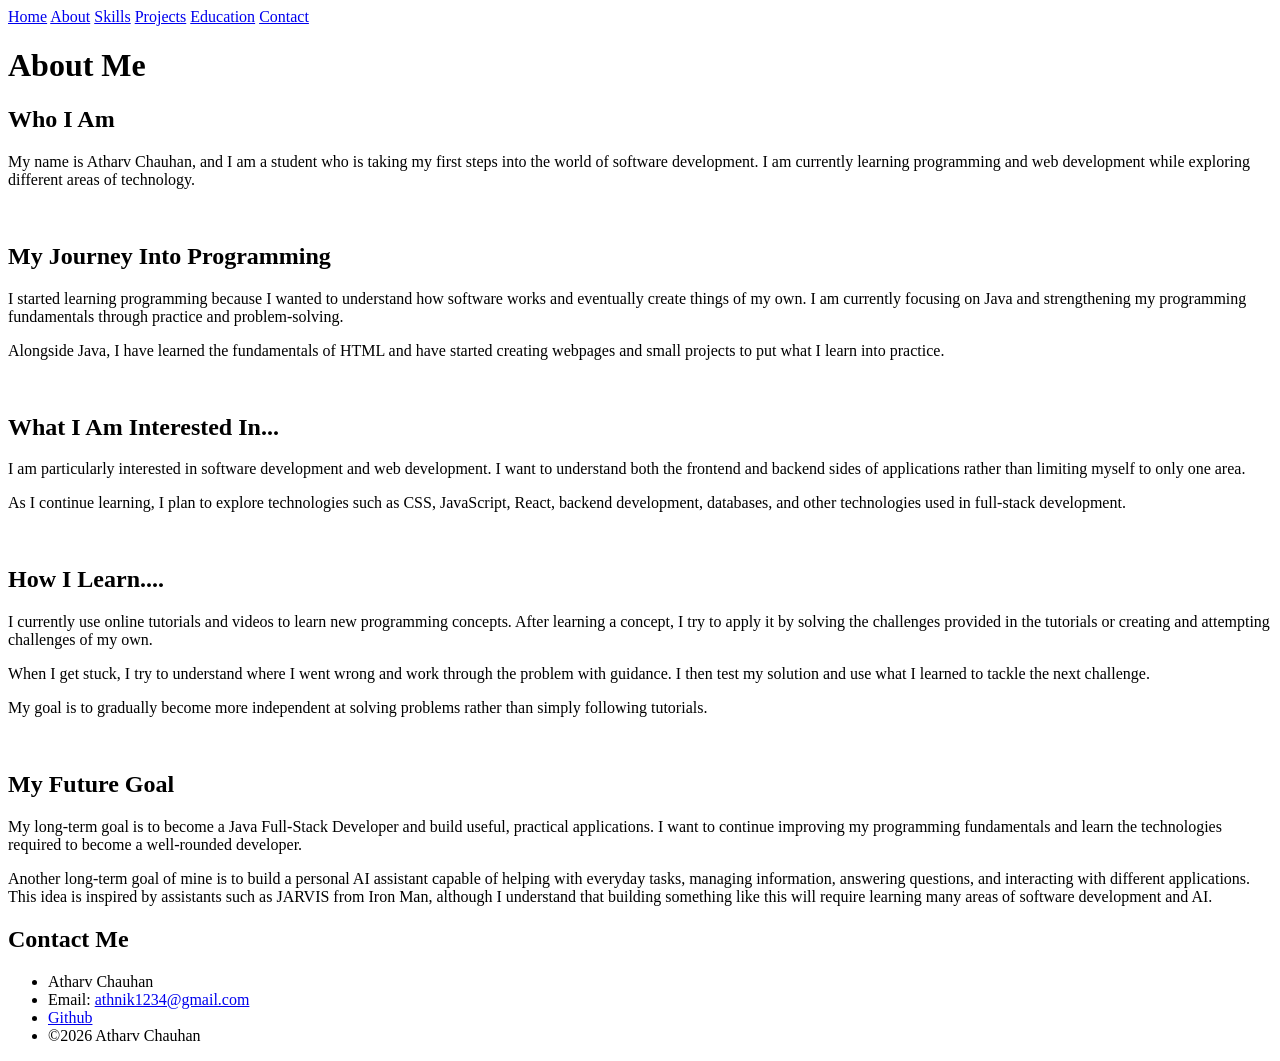
==== html files/About.html @ 1bcc76b6 "about page done" ====
<!DOCTYPE html>
<html lang="en">
<head>
    <meta charset="UTF-8">
    <meta name="viewport" content="width=device-width, initial-scale=1.0">
    <title>About Me</title>
</head>
<body>
    <header>
         <nav>
            <a href="../index.html">Home</a>
            <a href="About.html">About</a>
            <a href="Skills.html">Skills</a>
            <a href="Projects.html">Projects</a>
            <a href="Education.html">Education</a>
            <a href="Contact.html">Contact</a>
        </nav>
    </header>
    <main>
    <h1>About Me</h1>
    <h2>Who I Am</h2>
    <p>My name is Atharv Chauhan, and I am a student who is taking my first steps into the world of software development. I am currently learning programming and web development while exploring different areas of technology.</p><br>
    <h2>My Journey Into Programming</h2>
    <p>I started learning programming because I wanted to understand how software works and eventually create things of my own. I am currently focusing on Java and strengthening my programming fundamentals through practice and problem-solving.</p>
    <p>Alongside Java, I have learned the fundamentals of HTML and have started creating webpages and small projects to put what I learn into practice.</p><br>
    <h2>What I Am Interested In...</h2>
    <p>I am particularly interested in software development and web development. I want to understand both the frontend and backend sides of applications rather than limiting myself to only one area.</p>
    <p>As I continue learning, I plan to explore technologies such as CSS, JavaScript, React, backend development, databases, and other technologies used in full-stack development.</p><br>
    <h2>How I Learn....</h2>
    <p>I currently use online tutorials and videos to learn new programming concepts. After learning a concept, I try to apply it by solving the challenges provided in the tutorials or creating and attempting challenges of my own.</p>
    <p>When I get stuck, I try to understand where I went wrong and work through the problem with guidance. I then test my solution and use what I learned to tackle the next challenge.</p>
    <p>My goal is to gradually become more independent at solving problems rather than simply following tutorials.</p><br>
    <h2>My Future Goal</h2>
    <p>My long-term goal is to become a Java Full-Stack Developer and build useful, practical applications. I want to continue improving my programming fundamentals and learn the technologies required to become a well-rounded developer.</p>
    <p>Another long-term goal of mine is to build a personal AI assistant capable of helping with everyday tasks, managing information, answering questions, and interacting with different applications. This idea is inspired by assistants such as JARVIS from Iron Man, although I understand that building something like this will require learning many areas of software development and AI.</p>
</main>
     <footer>
        <h2>Contact Me</h2><ul id="Contact-me">
            <li>Atharv Chauhan</li>
            <li>Email: <a href="mailto:athnik1234@gmail.com">athnik1234@gmail.com</a></li>
            <li><a href="https://github.com/AtharvChauhan1903" target="_blank">Github</a></li>
            <li>&copy;2026 Atharv Chauhan</li>
        </ul>
       
    </footer>
</body>
</html>
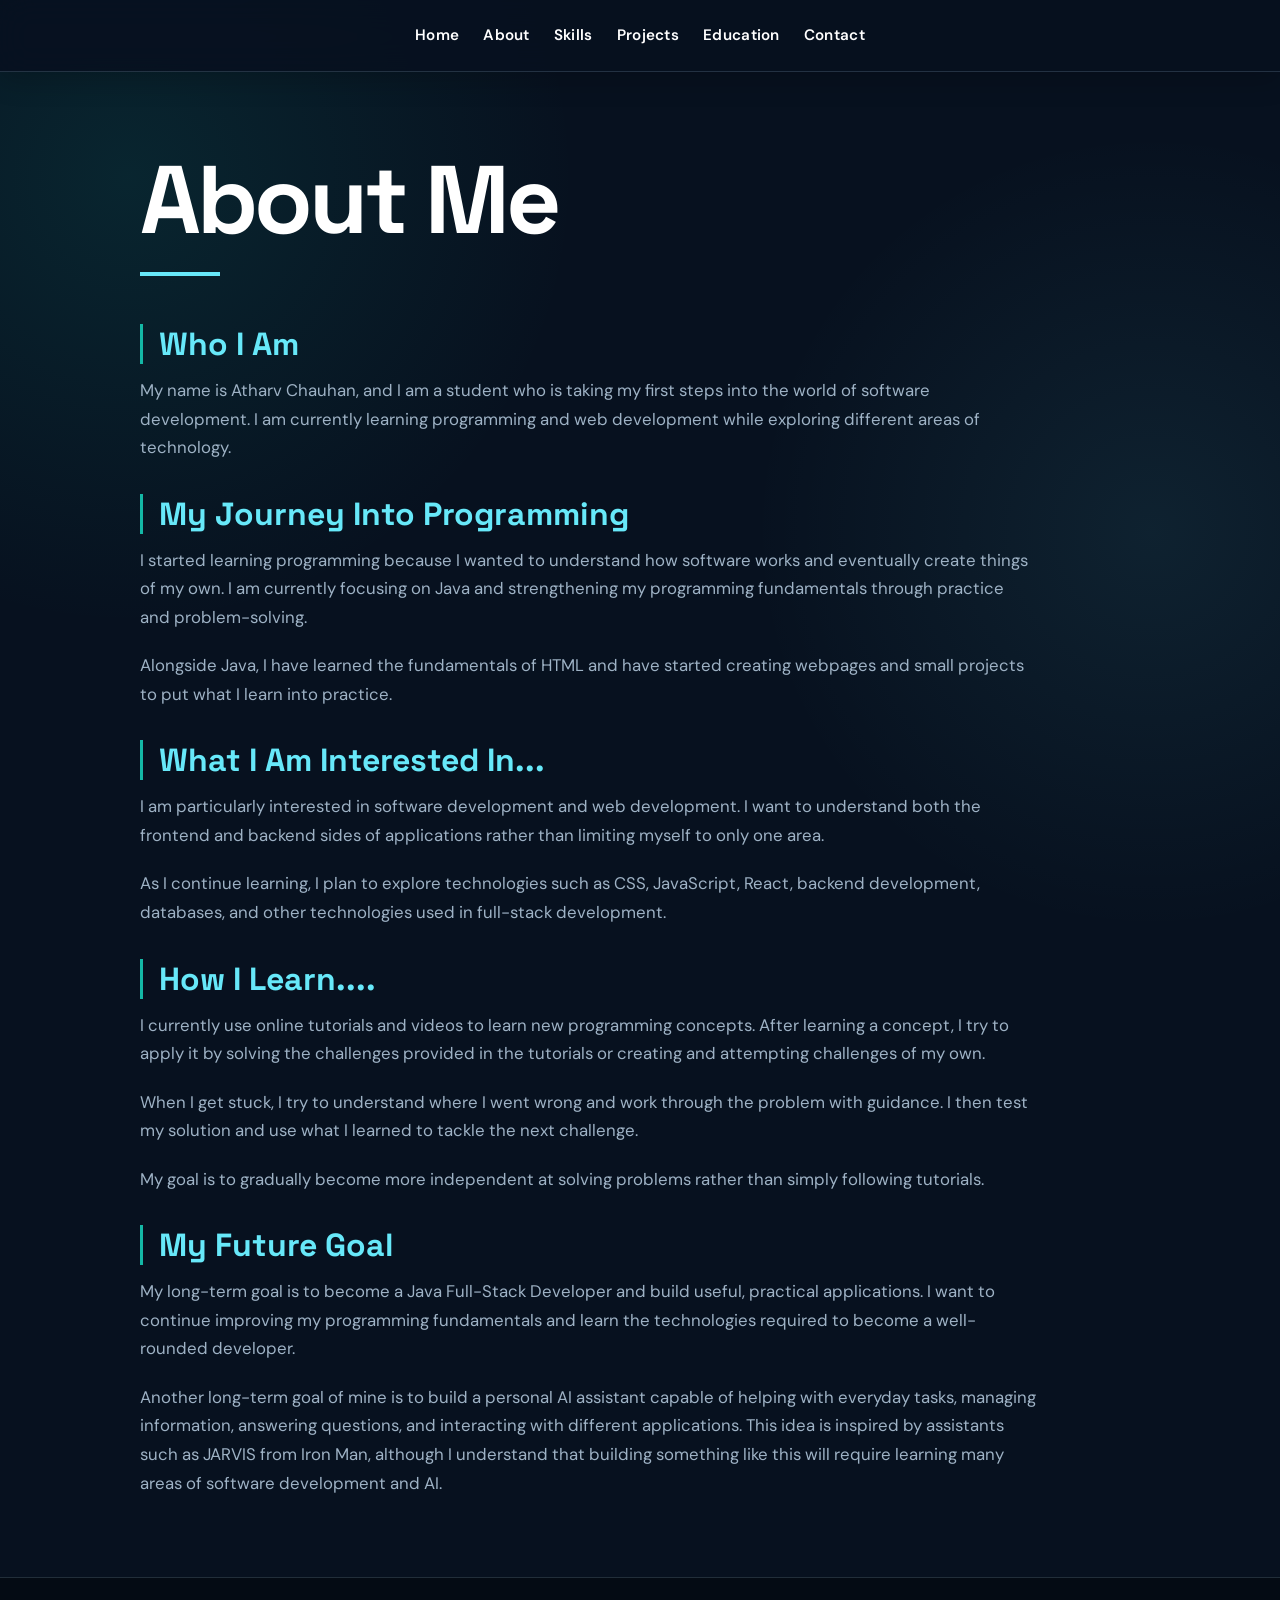
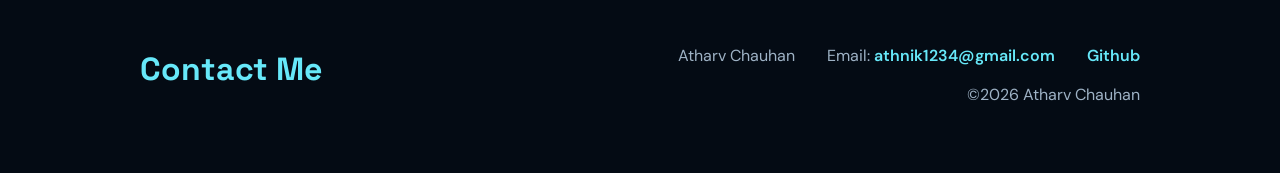
==== commit f63b8e37: "css done next learning js and implementing it" ====
--- a/html files/About.html
+++ b/html files/About.html
@@ -4,6 +4,7 @@
     <meta charset="UTF-8">
     <meta name="viewport" content="width=device-width, initial-scale=1.0">
     <title>About Me</title>
+    <link rel="stylesheet" href="../css files/pages.css">
 </head>
 <body>
     <header>
--- a/css files/pages.css
+++ b/css files/pages.css
@@ -0,0 +1,369 @@
+@import url('https://fonts.googleapis.com/css2?family=DM+Sans:wght@400;500;600;700&family=Space+Grotesk:wght@500;600;700&display=swap');
+
+* {
+    box-sizing: border-box;
+    margin: 0;
+    padding: 0;
+}
+
+:root {
+    --primary: #14b8a6;
+    --accent: #67e8f9;
+    --background: #07111f;
+    --surface: #101e31;
+    --surface-light: #14263d;
+    --text: #e6f1f5;
+    --muted: #9eb2c5;
+    --border: rgba(148, 186, 204, 0.2);
+    --shadow: 0 18px 45px rgba(0, 0, 0, 0.24);
+}
+
+html {
+    scroll-behavior: smooth;
+}
+
+body {
+    min-height: 100vh;
+    padding-top: 5.5rem;
+    color: var(--text);
+    background:
+        radial-gradient(circle at 10% 10%, rgba(20, 184, 166, 0.12), transparent 28rem),
+        radial-gradient(circle at 90% 30%, rgba(103, 232, 249, 0.08), transparent 25rem),
+        var(--background);
+    font-family: 'DM Sans', sans-serif;
+    line-height: 1.7;
+}
+
+nav {
+    position: fixed;
+    top: 0;
+    left: 0;
+    z-index: 1000;
+    display: flex;
+    align-items: center;
+    justify-content: center;
+    flex-wrap: wrap;
+    gap: 0.4rem 1.5rem;
+    width: 100%;
+    min-height: 4.5rem;
+    padding: 1rem 1.5rem;
+    background: rgba(7, 17, 31, 0.88);
+    border-bottom: 1px solid var(--border);
+    box-shadow: 0 8px 28px rgba(0, 0, 0, 0.2);
+    backdrop-filter: blur(16px);
+}
+
+nav a {
+    color: #ffffff;
+    font-size: 0.95rem;
+    font-weight: 600;
+    letter-spacing: 0.02em;
+    text-decoration: none;
+    transition: color 0.2s ease, transform 0.2s ease;
+}
+
+nav a:hover,
+nav a:focus {
+    color: var(--accent);
+    transform: translateY(-2px);
+}
+
+main {
+    width: min(100% - 2rem, 1000px);
+    margin: 4rem auto 5rem;
+}
+
+main > h1 {
+    margin-bottom: 3rem;
+    color: #ffffff;
+    font-family: 'Space Grotesk', sans-serif;
+    font-size: clamp(3rem, 8vw, 6rem);
+    letter-spacing: -0.04em;
+    line-height: 1;
+}
+
+main > h1::after {
+    display: block;
+    width: 5rem;
+    height: 0.25rem;
+    margin-top: 1.5rem;
+    background: var(--accent);
+    content: '';
+}
+
+main > h2 {
+    margin: 2rem 0 0.75rem;
+    padding-left: 1rem;
+    color: var(--accent);
+    border-left: 3px solid var(--primary);
+    font-family: 'Space Grotesk', sans-serif;
+    font-size: clamp(1.3rem, 3vw, 2rem);
+    line-height: 1.25;
+}
+
+main > p {
+    max-width: 56rem;
+    margin-bottom: 1.25rem;
+    color: var(--muted);
+    font-size: 1.05rem;
+}
+
+main > ul,
+main > ol {
+    margin: 1rem 0 2rem;
+    padding: 1.25rem 1.5rem 1.25rem 2.75rem;
+    background: linear-gradient(145deg, var(--surface-light), var(--surface));
+    border: 1px solid var(--border);
+    border-radius: 8px;
+    box-shadow: var(--shadow);
+}
+
+main > ul li,
+main > ol li {
+    margin: 0.55rem 0;
+    padding-left: 0.35rem;
+    color: var(--muted);
+}
+
+main > ul li::marker,
+main > ol li::marker {
+    color: var(--accent);
+    font-weight: 700;
+}
+
+main > ul a,
+main > ol a {
+    color: var(--text);
+    text-decoration-color: rgba(103, 232, 249, 0.4);
+    text-underline-offset: 0.2em;
+    transition: color 0.2s ease;
+}
+
+main > ul a:hover,
+main > ol a:hover {
+    color: var(--accent);
+}
+
+/* About page */
+main > p + br,
+main > h2 + p + br {
+    display: none;
+}
+
+/* Skills and education pages */
+main > h2 + ul {
+    margin-top: 1rem;
+}
+
+/* Projects page */
+#PracticeQuestions + ul {
+    max-height: none;
+    columns: 2 20rem;
+    column-gap: 3rem;
+}
+
+#PracticeQuestions + ul > li {
+    break-inside: avoid;
+    margin-bottom: 0.85rem;
+}
+
+#PracticeQuestions + ul ul {
+    margin: 0.35rem 0 0.5rem;
+    padding-left: 1.5rem;
+}
+
+#PracticeQuestions + ul ul li {
+    margin: 0.25rem 0;
+    font-size: 0.94rem;
+}
+
+/* Contact page */
+#intro_para {
+    max-width: 42rem;
+    padding: 1.5rem;
+    background: linear-gradient(145deg, var(--surface-light), var(--surface));
+    border: 1px solid var(--border);
+    border-radius: 8px;
+    box-shadow: var(--shadow);
+}
+
+#Contact-me {
+    display: flex;
+    flex-wrap: wrap;
+    gap: 0.75rem 2rem;
+    margin-bottom: 3rem;
+    padding: 1.25rem 1.5rem;
+    list-style: none;
+    color: var(--muted);
+    background: linear-gradient(145deg, var(--surface-light), var(--surface));
+    border: 1px solid var(--border);
+    border-radius: 8px;
+}
+
+#Contact-me a {
+    color: var(--accent);
+    font-weight: 600;
+    text-decoration: none;
+}
+
+#Contact-me a:hover {
+    color: #ffffff;
+    text-decoration: underline;
+}
+
+form {
+    display: block;
+    padding: 2rem;
+    background: linear-gradient(145deg, var(--surface-light), var(--surface));
+    border: 1px solid var(--border);
+    border-radius: 8px;
+    box-shadow: var(--shadow);
+}
+
+form label {
+    display: block;
+    margin-top: 1rem;
+    color: var(--muted);
+    font-size: 0.9rem;
+    font-weight: 600;
+}
+
+form input:not([type='submit']),
+form textarea {
+    display: block;
+    width: 100%;
+    margin-top: 0.35rem;
+    padding: 0.8rem 0.9rem;
+    color: var(--text);
+    background: #091626;
+    border: 1px solid var(--border);
+    border-radius: 5px;
+    font: inherit;
+    outline: none;
+    transition: border-color 0.2s ease, box-shadow 0.2s ease;
+}
+
+form label:first-of-type {
+    margin-top: 0;
+}
+
+form br {
+    display: none;
+}
+
+form input:not([type='submit']):focus,
+form textarea:focus {
+    border-color: var(--accent);
+    box-shadow: 0 0 0 3px rgba(103, 232, 249, 0.12);
+}
+
+form textarea {
+    min-height: 9rem;
+    resize: vertical;
+}
+
+form input[type='submit'] {
+    justify-self: start;
+    padding: 0.8rem 1.5rem;
+    color: #06252a;
+    background: var(--accent);
+    border: 0;
+    border-radius: 5px;
+    cursor: pointer;
+    font: inherit;
+    font-weight: 700;
+    transition: background 0.2s ease, transform 0.2s ease;
+}
+
+form input[type='submit']:hover {
+    background: #ffffff;
+    transform: translateY(-2px);
+}
+
+footer {
+    display: grid;
+    grid-template-columns: minmax(12rem, 0.7fr) 1.3fr;
+    align-items: start;
+    gap: 2rem;
+    padding: 4rem max(1.5rem, calc((100% - 1000px) / 2));
+    color: #ffffff;
+    background: #040b14;
+    border-top: 1px solid var(--border);
+}
+
+footer h2 {
+    color: var(--accent);
+    font-family: 'Space Grotesk', sans-serif;
+    font-size: 2rem;
+}
+
+footer #Contact-me {
+    justify-content: flex-end;
+    margin: 0;
+    padding: 0;
+    background: transparent;
+    border: 0;
+    box-shadow: none;
+}
+
+footer > ul {
+    display: flex;
+    justify-content: flex-end;
+    gap: 1rem;
+    list-style: none;
+    color: var(--muted);
+}
+
+@media (max-width: 700px) {
+    body {
+        padding-top: 8.5rem;
+    }
+
+    nav {
+        gap: 0.35rem 0.9rem;
+        padding: 0.85rem 0.75rem;
+    }
+
+    nav a {
+        font-size: 0.85rem;
+    }
+
+    main {
+        width: min(100% - 1.25rem, 1000px);
+        margin: 2.5rem auto 3rem;
+    }
+
+    main > h1 {
+        margin-bottom: 2rem;
+        font-size: clamp(2.8rem, 15vw, 4.5rem);
+    }
+
+    #PracticeQuestions + ul {
+        columns: 1;
+    }
+
+    form {
+        display: block;
+        padding: 1.25rem;
+    }
+
+    form label,
+    form input:not([type='submit']),
+    form textarea {
+        display: block;
+        margin-bottom: 0.85rem;
+    }
+
+    footer {
+        display: block;
+        padding: 3rem 1.25rem;
+    }
+
+    footer #Contact-me,
+    footer > ul {
+        justify-content: flex-start;
+        flex-direction: column;
+        gap: 0.4rem;
+        margin-top: 1rem;
+    }
+}
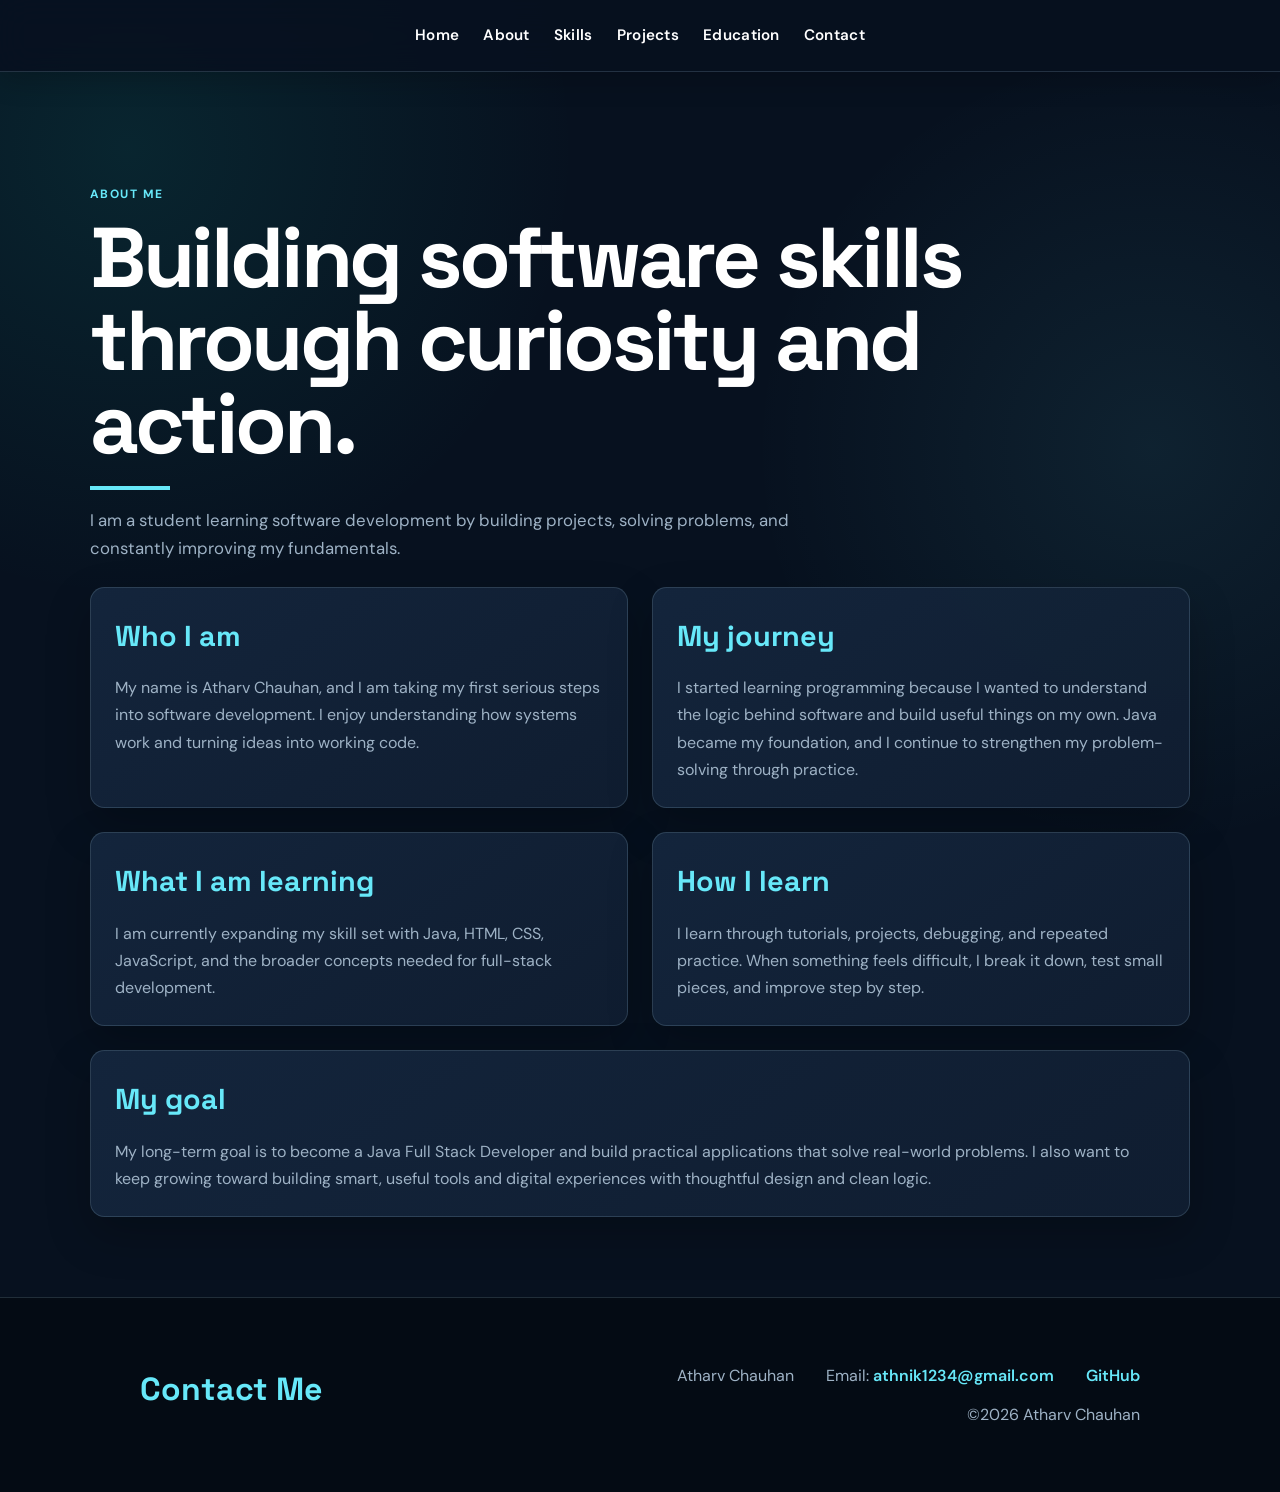
==== commit 9fd21531: "new changes done" ====
--- a/html files/About.html
+++ b/html files/About.html
@@ -3,7 +3,7 @@
 <head>
     <meta charset="UTF-8">
     <meta name="viewport" content="width=device-width, initial-scale=1.0">
-    <title>About Me</title>
+    <title>About Me | Atharv Chauhan</title>
     <link rel="stylesheet" href="../css files/pages.css">
 </head>
 <body>
@@ -12,37 +12,55 @@
             <a href="../index.html">Home</a>
             <a href="About.html">About</a>
             <a href="Skills.html">Skills</a>
-            <a href="Projects.html">Projects</a>
+            <a href="project.html">Projects</a>
             <a href="Education.html">Education</a>
             <a href="Contact.html">Contact</a>
         </nav>
     </header>
-    <main>
-    <h1>About Me</h1>
-    <h2>Who I Am</h2>
-    <p>My name is Atharv Chauhan, and I am a student who is taking my first steps into the world of software development. I am currently learning programming and web development while exploring different areas of technology.</p><br>
-    <h2>My Journey Into Programming</h2>
-    <p>I started learning programming because I wanted to understand how software works and eventually create things of my own. I am currently focusing on Java and strengthening my programming fundamentals through practice and problem-solving.</p>
-    <p>Alongside Java, I have learned the fundamentals of HTML and have started creating webpages and small projects to put what I learn into practice.</p><br>
-    <h2>What I Am Interested In...</h2>
-    <p>I am particularly interested in software development and web development. I want to understand both the frontend and backend sides of applications rather than limiting myself to only one area.</p>
-    <p>As I continue learning, I plan to explore technologies such as CSS, JavaScript, React, backend development, databases, and other technologies used in full-stack development.</p><br>
-    <h2>How I Learn....</h2>
-    <p>I currently use online tutorials and videos to learn new programming concepts. After learning a concept, I try to apply it by solving the challenges provided in the tutorials or creating and attempting challenges of my own.</p>
-    <p>When I get stuck, I try to understand where I went wrong and work through the problem with guidance. I then test my solution and use what I learned to tackle the next challenge.</p>
-    <p>My goal is to gradually become more independent at solving problems rather than simply following tutorials.</p><br>
-    <h2>My Future Goal</h2>
-    <p>My long-term goal is to become a Java Full-Stack Developer and build useful, practical applications. I want to continue improving my programming fundamentals and learn the technologies required to become a well-rounded developer.</p>
-    <p>Another long-term goal of mine is to build a personal AI assistant capable of helping with everyday tasks, managing information, answering questions, and interacting with different applications. This idea is inspired by assistants such as JARVIS from Iron Man, although I understand that building something like this will require learning many areas of software development and AI.</p>
-</main>
+
+    <main class="content-page">
+        <section class="page-hero">
+            <p class="eyebrow">About me</p>
+            <h1>Building software skills through curiosity and action.</h1>
+            <p>I am a student learning software development by building projects, solving problems, and constantly improving my fundamentals.</p>
+        </section>
+
+        <div class="info-grid">
+            <article class="info-card">
+                <h2>Who I am</h2>
+                <p>My name is Atharv Chauhan, and I am taking my first serious steps into software development. I enjoy understanding how systems work and turning ideas into working code.</p>
+            </article>
+
+            <article class="info-card">
+                <h2>My journey</h2>
+                <p>I started learning programming because I wanted to understand the logic behind software and build useful things on my own. Java became my foundation, and I continue to strengthen my problem-solving through practice.</p>
+            </article>
+
+            <article class="info-card">
+                <h2>What I am learning</h2>
+                <p>I am currently expanding my skill set with Java, HTML, CSS, JavaScript, and the broader concepts needed for full-stack development.</p>
+            </article>
+
+            <article class="info-card">
+                <h2>How I learn</h2>
+                <p>I learn through tutorials, projects, debugging, and repeated practice. When something feels difficult, I break it down, test small pieces, and improve step by step.</p>
+            </article>
+
+            <article class="info-card span-two">
+                <h2>My goal</h2>
+                <p>My long-term goal is to become a Java Full Stack Developer and build practical applications that solve real-world problems. I also want to keep growing toward building smart, useful tools and digital experiences with thoughtful design and clean logic.</p>
+            </article>
+        </div>
+    </main>
+
      <footer>
-        <h2>Contact Me</h2><ul id="Contact-me">
+        <h2>Contact Me</h2>
+        <ul id="Contact-me">
             <li>Atharv Chauhan</li>
             <li>Email: <a href="mailto:athnik1234@gmail.com">athnik1234@gmail.com</a></li>
-            <li><a href="https://github.com/AtharvChauhan1903" target="_blank">Github</a></li>
+            <li><a href="https://github.com/AtharvChauhan1903" target="_blank" rel="noreferrer">GitHub</a></li>
             <li>&copy;2026 Atharv Chauhan</li>
         </ul>
-       
     </footer>
 </body>
-</html>+</html>
--- a/css files/pages.css
+++ b/css files/pages.css
@@ -1,13 +1,8 @@
 @import url('https://fonts.googleapis.com/css2?family=DM+Sans:wght@400;500;600;700&family=Space+Grotesk:wght@500;600;700&display=swap');
-
-* {
-    box-sizing: border-box;
-    margin: 0;
-    padding: 0;
-}
 
 :root {
     --primary: #14b8a6;
+    --primary-dark: #0f766e;
     --accent: #67e8f9;
     --background: #07111f;
     --surface: #101e31;
@@ -16,6 +11,12 @@
     --muted: #9eb2c5;
     --border: rgba(148, 186, 204, 0.2);
     --shadow: 0 18px 45px rgba(0, 0, 0, 0.24);
+}
+
+* {
+    box-sizing: border-box;
+    margin: 0;
+    padding: 0;
 }
 
 html {
@@ -34,7 +35,8 @@
     line-height: 1.7;
 }
 
-nav {
+header > nav,
+.site-nav {
     position: fixed;
     top: 0;
     left: 0;
@@ -53,7 +55,8 @@
     backdrop-filter: blur(16px);
 }
 
-nav a {
+header > nav a,
+.site-nav a {
     color: #ffffff;
     font-size: 0.95rem;
     font-weight: 600;
@@ -62,119 +65,287 @@
     transition: color 0.2s ease, transform 0.2s ease;
 }
 
-nav a:hover,
-nav a:focus {
+header > nav a:hover,
+header > nav a:focus,
+.site-nav a:hover,
+.site-nav a:focus {
     color: var(--accent);
     transform: translateY(-2px);
 }
 
 main {
-    width: min(100% - 2rem, 1000px);
+    width: min(100% - 2rem, 1100px);
     margin: 4rem auto 5rem;
 }
 
-main > h1 {
-    margin-bottom: 3rem;
+.content-page {
+    display: grid;
+    gap: 1.5rem;
+}
+
+.page-hero {
+    padding: 2rem 0 0;
+}
+
+.page-hero h1 {
+    margin: 0.8rem 0 1rem;
     color: #ffffff;
     font-family: 'Space Grotesk', sans-serif;
-    font-size: clamp(3rem, 8vw, 6rem);
+    font-size: clamp(2.8rem, 7vw, 5.3rem);
+    line-height: 0.98;
     letter-spacing: -0.04em;
-    line-height: 1;
-}
-
-main > h1::after {
+}
+
+.page-hero h1::after {
     display: block;
     width: 5rem;
-    height: 0.25rem;
-    margin-top: 1.5rem;
+    height: 0.2rem;
+    margin-top: 1.25rem;
     background: var(--accent);
     content: '';
 }
 
-main > h2 {
-    margin: 2rem 0 0.75rem;
-    padding-left: 1rem;
-    color: var(--accent);
+.page-hero p:last-child {
+    max-width: 48rem;
+    color: var(--muted);
+    font-size: 1.05rem;
+}
+
+.eyebrow {
+    color: var(--accent);
+    font-size: 0.75rem;
+    font-weight: 700;
+    letter-spacing: 0.12em;
+    text-transform: uppercase;
+}
+
+.info-grid,
+.skill-matrix {
+    display: grid;
+    grid-template-columns: repeat(2, minmax(0, 1fr));
+    gap: 1.5rem;
+}
+
+.info-card,
+.skill-card {
+    padding: 1.5rem;
+    background: linear-gradient(145deg, rgba(20, 38, 61, 0.96), rgba(16, 30, 49, 0.96));
+    border: 1px solid var(--border);
+    border-radius: 0.9rem;
+    box-shadow: var(--shadow);
+}
+
+.info-card h2,
+.skill-card h2 {
+    margin-bottom: 0.85rem;
+    color: var(--accent);
+    font-family: 'Space Grotesk', sans-serif;
+    font-size: clamp(1.3rem, 3vw, 1.8rem);
+}
+
+.info-card p,
+.info-card li,
+.skill-card li {
+    color: var(--muted);
+}
+
+.span-two {
+    grid-column: 1 / -1;
+}
+
+.stack-list,
+.chip-list {
+    margin: 0;
+    padding-left: 1.25rem;
+    list-style: disc;
+}
+
+.chip-list {
+    list-style: none;
+    padding-left: 0;
+    display: flex;
+    flex-wrap: wrap;
+    gap: 0.6rem;
+}
+
+.chip-list li {
+    display: inline-flex;
+    align-items: center;
+    padding: 0.55rem 0.8rem;
+    background: rgba(20, 184, 166, 0.12);
+    border: 1px solid rgba(103, 232, 249, 0.3);
+    border-radius: 999px;
+    color: var(--text);
+    font-weight: 600;
+}
+
+.contact-grid,
+main .details-grid {
+    display: grid;
+    grid-template-columns: 1.15fr 0.85fr;
+    gap: 1.5rem;
+    padding: 1.5rem;
+    background: linear-gradient(145deg, rgba(20, 38, 61, 0.96), rgba(16, 30, 49, 0.96));
+    border: 1px solid var(--border);
+    border-radius: 0.9rem;
+    box-shadow: var(--shadow);
+}
+
+.contact-list {
+    list-style: none;
+    display: grid;
+    gap: 0.9rem;
+    margin: 0;
+    padding: 0;
+    color: var(--muted);
+}
+
+.contact-list a,
+.contact-link {
+    color: var(--accent);
+    text-decoration: none;
+    font-weight: 700;
+}
+
+.footer-link,
+.info-card a {
+    color: var(--accent);
+}
+
+footer {
+    display: grid;
+    grid-template-columns: minmax(12rem, 0.7fr) 1.3fr;
+    align-items: start;
+    gap: 2rem;
+    margin-top: 5rem;
+    padding: 4rem max(1.5rem, calc((100% - 1100px) / 2));
+    color: #ffffff;
+    background: #040b14;
+    border-top: 1px solid var(--border);
+}
+
+footer h2 {
+    color: var(--accent);
+    font-family: 'Space Grotesk', sans-serif;
+    font-size: 2rem;
+}
+
+#Contact-me {
+    display: flex;
+    justify-content: flex-end;
+    flex-wrap: wrap;
+    gap: 0.75rem 2rem;
+    list-style: none;
+    color: var(--muted);
+}
+
+#Contact-me a {
+    color: var(--accent);
+    text-decoration: none;
+    font-weight: 600;
+}
+
+#Contact-me a:hover,
+#Contact-me a:focus {
+    color: #ffffff;
+    text-decoration: underline;
+}
+
+@media (max-width: 760px) {
+    .info-grid,
+    .skill-matrix,
+    .contact-grid {
+        grid-template-columns: 1fr;
+    }
+
+    footer {
+        grid-template-columns: 1fr;
+    }
+
+    #Contact-me {
+        justify-content: flex-start;
+    }
+}
+
+@media (max-width: 600px) {
+    body {
+        padding-top: 8.5rem;
+    }
+
+    nav,
+    .site-nav {
+        gap: 0.35rem 0.9rem;
+        padding: 0.85rem 0.75rem;
+    }
+}
+
+}
+
+.java-challenge-item > .java-challenge-tools {
+    display: flex;
+    flex-wrap: wrap;
+    align-items: center;
+    gap: 0.5rem;
+    margin-top: 0.45rem;
+}
+
+.java-output-button {
+    padding: 0.35rem 0.65rem;
+    color: var(--background);
+    background: var(--accent);
+    border: 1px solid var(--accent);
+    border-radius: 5px;
+    font: inherit;
+    font-size: 0.78rem;
+    font-weight: 700;
+    cursor: pointer;
+    transition: background 0.2s ease, color 0.2s ease, transform 0.2s ease;
+}
+
+.java-output-button:hover,
+.java-output-button:focus-visible {
+    color: var(--text);
+    background: transparent;
+    transform: translateY(-1px);
+}
+
+.java-output-panel {
+    width: min(100%, 38rem);
+    margin-top: 0.7rem;
+    padding: 0.85rem 1rem;
+    background: rgba(7, 17, 31, 0.72);
+    border: 1px solid var(--border);
     border-left: 3px solid var(--primary);
-    font-family: 'Space Grotesk', sans-serif;
-    font-size: clamp(1.3rem, 3vw, 2rem);
-    line-height: 1.25;
-}
-
-main > p {
-    max-width: 56rem;
-    margin-bottom: 1.25rem;
-    color: var(--muted);
-    font-size: 1.05rem;
-}
-
-main > ul,
-main > ol {
-    margin: 1rem 0 2rem;
-    padding: 1.25rem 1.5rem 1.25rem 2.75rem;
-    background: linear-gradient(145deg, var(--surface-light), var(--surface));
-    border: 1px solid var(--border);
-    border-radius: 8px;
-    box-shadow: var(--shadow);
-}
-
-main > ul li,
-main > ol li {
-    margin: 0.55rem 0;
-    padding-left: 0.35rem;
-    color: var(--muted);
-}
-
-main > ul li::marker,
-main > ol li::marker {
-    color: var(--accent);
-    font-weight: 700;
-}
-
-main > ul a,
-main > ol a {
+    border-radius: 5px;
+}
+
+.java-output-panel[hidden] {
+    display: none;
+}
+
+.java-output-panel p {
+    margin-bottom: 0.55rem;
+    color: var(--muted);
+    font-size: 0.85rem;
+}
+
+.java-output-panel p:last-of-type {
+    margin-bottom: 0;
+}
+
+.java-output-panel strong {
     color: var(--text);
-    text-decoration-color: rgba(103, 232, 249, 0.4);
-    text-underline-offset: 0.2em;
-    transition: color 0.2s ease;
-}
-
-main > ul a:hover,
-main > ol a:hover {
-    color: var(--accent);
-}
-
-/* About page */
-main > p + br,
-main > h2 + p + br {
-    display: none;
-}
-
-/* Skills and education pages */
-main > h2 + ul {
-    margin-top: 1rem;
-}
-
-/* Projects page */
-#PracticeQuestions + ul {
-    max-height: none;
-    columns: 2 20rem;
-    column-gap: 3rem;
-}
-
-#PracticeQuestions + ul > li {
-    break-inside: avoid;
-    margin-bottom: 0.85rem;
-}
-
-#PracticeQuestions + ul ul {
-    margin: 0.35rem 0 0.5rem;
-    padding-left: 1.5rem;
-}
-
-#PracticeQuestions + ul ul li {
-    margin: 0.25rem 0;
-    font-size: 0.94rem;
+}
+
+.java-output-panel pre {
+    overflow-x: auto;
+    margin: 0.65rem 0 0;
+    padding: 0.75rem;
+    color: #d9f99d;
+    background: #050b14;
+    border-radius: 4px;
+    font: 0.8rem/1.55 'Space Mono', monospace;
+    white-space: pre-wrap;
 }
 
 /* Contact page */
@@ -319,12 +490,14 @@
         padding-top: 8.5rem;
     }
 
-    nav {
+    header > nav,
+    .site-nav {
         gap: 0.35rem 0.9rem;
         padding: 0.85rem 0.75rem;
     }
 
-    nav a {
+    header > nav a,
+    .site-nav a {
         font-size: 0.85rem;
     }
 
@@ -333,12 +506,40 @@
         margin: 2.5rem auto 3rem;
     }
 
+    .projects-page {
+        display: block;
+    }
+
     main > h1 {
         margin-bottom: 2rem;
         font-size: clamp(2.8rem, 15vw, 4.5rem);
     }
 
-    #PracticeQuestions + ul {
+    .project-shortcuts {
+        position: static;
+        margin-bottom: 2rem;
+        overflow-x: auto;
+    }
+
+    .project-shortcuts nav {
+        display: flex;
+        width: max-content;
+        gap: 0.35rem;
+    }
+
+    .project-shortcuts nav a {
+        white-space: nowrap;
+    }
+
+    .project-content {
+        grid-column: auto;
+    }
+
+    .project-content > h2:first-of-type {
+        margin-top: 2rem;
+    }
+
+    .project-content > h2 + ul {
         columns: 1;
     }
 
